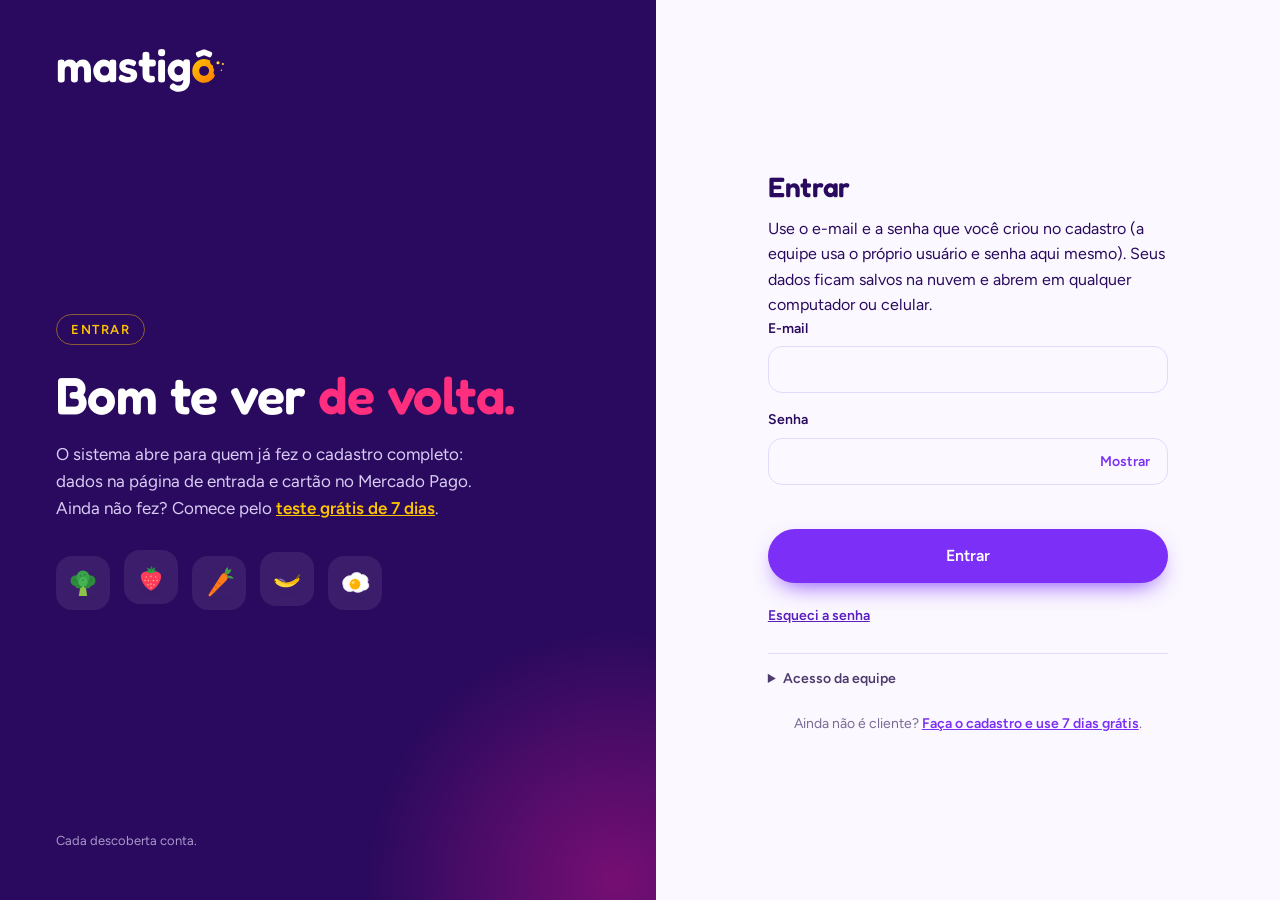
==== acesso.html @ 73a9841f "Atualiza o site com a versão 21022aa do pipoca-pro" ====
<!doctype html>
<html lang="pt-BR">
<head>
  <meta charset="utf-8">
  <meta name="viewport" content="width=device-width, initial-scale=1">
  <meta name="theme-color" content="#2a0a5e">
  <meta name="robots" content="noindex, nofollow">
  <title>Mastigô · Entrar</title>
  <link rel="icon" href="./favicon.svg" type="image/svg+xml">
  <link rel="apple-touch-icon" href="./apple-touch-icon.png">
  <link rel="preconnect" href="https://fonts.googleapis.com">
  <link rel="preconnect" href="https://fonts.gstatic.com" crossorigin>
  <link href="https://fonts.googleapis.com/css2?family=Fredoka:wght@500;600&family=Figtree:wght@400;500;600;700&display=swap" rel="stylesheet">
  <link rel="stylesheet" href="./entrada.css?v=21022aa">
  <script src="./acesso-guarda.js?v=21022aa"></script>
  <style>
    body{min-height:100vh;min-height:100dvh;display:grid;grid-template-columns:minmax(0,1.05fr) minmax(0,1fr);background:var(--leite)}
    .bastidor{background:var(--noite);color:var(--lavanda);padding:48px 56px;display:flex;flex-direction:column;position:relative;overflow:hidden}
    .bastidor::after{content:"";position:absolute;width:520px;height:520px;right:-220px;bottom:-240px;border-radius:50%;background:radial-gradient(circle,rgba(212,20,143,.45),rgba(123,47,247,0) 68%);pointer-events:none}
    .bastidor img{width:170px;height:auto}
    .bastidor .meio{margin:auto 0;max-width:30rem;position:relative;z-index:1}
    .etiqueta{display:inline-block;font:600 13px/1 var(--texto);letter-spacing:.12em;text-transform:uppercase;color:var(--amarelo);border:1.5px solid rgba(255,196,0,.45);border-radius:999px;padding:8px 14px;margin-bottom:22px}
    .bastidor h1{color:var(--branco);font-size:clamp(34px,4.2vw,52px);line-height:1.08;margin-bottom:18px}
    .bastidor h1 em{font-style:normal;color:var(--rosa);white-space:nowrap}
    .cartao-acesso .erro{margin:4px 0 8px}
    .bastidor p{font-size:17px;color:#d9ccf5;max-width:26rem}
    .fila{display:flex;gap:14px;align-items:flex-end;margin-top:34px;position:relative;z-index:1}
    .fila span{width:54px;height:54px;border-radius:16px;background:rgba(255,255,255,.08);display:grid;place-items:center}
    .fila svg{width:38px;height:38px}
    .fila span:nth-child(2){transform:translateY(-6px)}.fila span:nth-child(4){transform:translateY(-4px)}
    .bastidor small{position:relative;z-index:1;color:#a998cc;font-size:13px}
    .porta{display:flex;align-items:center;justify-content:center;padding:40px 24px}
    .cartao-acesso{width:100%;max-width:400px}
    .cartao-acesso h2{font-size:28px;margin-bottom:6px}
    #acesso>p:first-of-type{color:var(--suave);margin:0 0 26px}
    .cadastro-link{text-align:center}
    .senha{position:relative}
    .senha input{width:100%;padding-right:86px}
    .ver{position:absolute;right:8px;top:50%;transform:translateY(-50%);border:0;background:none;font:600 14px var(--texto);color:var(--roxo);padding:8px 10px;cursor:pointer;border-radius:10px}
    .rodape-acesso{margin-top:22px;font-size:14px;color:var(--suave)}
    .rodape-acesso a{color:var(--roxo);font-weight:600}
    .clientes{background:var(--lavanda);border:1.5px solid var(--linha);border-radius:16px;padding:16px 18px;margin-bottom:28px}
    .clientes b{display:block;font-family:var(--display);font-size:18px;color:var(--noite);margin-bottom:4px}
    .clientes p{font-size:14.5px;color:var(--tinta);margin:0 0 12px}
    .clientes .botao{width:100%}
    .equipe{margin-top:26px;border-top:1px solid var(--linha);padding-top:14px}.equipe summary{cursor:pointer;font-size:14px;font-weight:600;color:var(--tinta)}.equipe form{margin-top:14px}
    .link-simples{background:none;border:0;padding:0;color:#5b1fc0;font:inherit;font-weight:600;text-decoration:underline;cursor:pointer}
    .email-mp{display:grid;gap:8px;margin:0 0 12px}.email-mp label{font-size:13px;font-weight:600;color:var(--noite)}.email-mp input{padding:12px 14px;border:1.5px solid var(--linha);border-radius:12px;font:inherit;font-size:16px}.email-mp .erro{margin:0;min-height:0}
    @media(max-width:860px){
      body{grid-template-columns:1fr;grid-template-rows:auto 1fr}
      .bastidor{padding:28px 24px 30px}
      .bastidor img{width:132px}
      .bastidor .meio{margin:26px 0 0}
      .bastidor h1{font-size:32px}
      .bastidor p{font-size:16px}
      .fila{margin-top:22px}.fila span{width:44px;height:44px;border-radius:13px}.fila svg{width:30px;height:30px}
      .bastidor small{display:none}
      .porta{align-items:flex-start;padding:30px 22px 40px}
    }
  </style>
</head>
<body>
  <section class="bastidor" aria-labelledby="titulo">
    <img src="./mastigo-logo-branca.svg" alt="Mastigô" width="170" height="45">
    <div class="meio">
      <span class="etiqueta">Entrar</span>
      <h1 id="titulo">Bom te ver <em>de volta.</em></h1>
      <p>O sistema abre para quem já fez o cadastro completo: dados na página de entrada e cartão no Mercado Pago. Ainda não fez? Comece pelo <a href="./index.html#comecar" style="color:#ffc400;font-weight:600">teste grátis de 7 dias</a>.</p>
      <div class="fila" id="fila" aria-hidden="true"></div>
    </div>
    <small>Cada descoberta conta.</small>
  </section>

  <main class="porta">
    <div class="cartao-acesso">
    <div class="clientes" id="clientes" hidden></div>
    <form id="cliente" novalidate>
      <h2>Entrar</h2>
      <p>Use o e-mail e a senha que você criou no cadastro (a equipe usa o próprio usuário e senha aqui mesmo). Seus dados ficam salvos na nuvem e abrem em qualquer computador ou celular.</p>
      <div class="campo"><label for="cl-email">E-mail</label><input id="cl-email" name="email" type="email" autocomplete="email" autocapitalize="none" required maxlength="120"></div>
      <div class="campo"><label for="cl-senha">Senha</label><div class="senha"><input id="cl-senha" name="senha" type="password" autocomplete="current-password" required maxlength="120"><button type="button" class="ver" data-ver="cl-senha" aria-controls="cl-senha" aria-pressed="false">Mostrar</button></div></div>
      <p class="erro" id="cl-erro" role="alert"></p>
      <button class="botao botao-roxo largo" id="cl-entrar" type="submit">Entrar</button>
      <p class="rodape-acesso"><button type="button" class="link-simples" id="cl-esqueci">Esqueci a senha</button></p>
    </form>
    <details class="equipe" id="equipe">
    <summary>Acesso da equipe</summary>
    <form id="acesso" novalidate>
      <p>Login da dona do site.</p>
      <div class="campo"><label for="a-usuario">Usuário</label><input id="a-usuario" name="usuario" autocomplete="username" autocapitalize="none" autocorrect="off" spellcheck="false" required maxlength="80"></div>
      <div class="campo"><label for="a-senha">Senha</label><div class="senha"><input id="a-senha" name="senha" type="password" autocomplete="current-password" required maxlength="120"><button type="button" class="ver" id="ver-senha" aria-controls="a-senha" aria-pressed="false">Mostrar</button></div></div>
      <p class="erro" id="erro" role="alert"></p>
      <button class="botao botao-roxo largo" id="entrar" type="submit">Entrar</button>
      <p class="rodape-acesso">A senha é pedida a cada entrada: em cada aba nova e sempre que o site ficar 30 minutos sem uso.</p>
    </form>
    </details>
    <p class="rodape-acesso cadastro-link" id="cadastro-link">Ainda não é cliente? <a href="./index.html#comecar">Faça o cadastro e use 7 dias grátis</a>.</p>
    </div>
  </main>
  <script type="module" src="./acesso.js?v=21022aa"></script>
</body>
</html>
---- entrada.css ----
/* Página de entrada do Mastigô — tokens próprios, derivados da marca */
:root{
  --noite:#2a0a5e; --tinta:#4d3b6e; --suave:#7a6b96;
  --roxo:#7b2ff7; --magenta:#d4148f; --rosa:#ff2e7e; --laranja:#ff8a00; --amarelo:#ffc400;
  --leite:#fbf8ff; --lavanda:#efe6ff; --linha:#e4d9fb; --branco:#fff;
  --display:'Fredoka','Trebuchet MS',sans-serif; --texto:'Figtree','Segoe UI',Arial,sans-serif;
  --raio:22px; --sombra:0 18px 50px -24px rgba(42,10,94,.45);
}
*{box-sizing:border-box}
html{scroll-behavior:smooth}
body{margin:0;font-family:var(--texto);color:var(--noite);background:var(--leite);line-height:1.6;font-size:16px;-webkit-font-smoothing:antialiased}
img{display:block;max-width:100%}
a{color:var(--roxo)}
:focus-visible{outline:3px solid var(--amarelo);outline-offset:3px;border-radius:6px}
.pular{position:absolute;left:16px;top:-60px;background:var(--branco);padding:10px 14px;border-radius:10px;z-index:9}
.pular:focus{top:12px}
h1,h2,h3{font-family:var(--display);font-weight:600;letter-spacing:-.01em;margin:0;color:var(--noite)}
p{margin:0}

/* Botões */
.botao{display:inline-flex;align-items:center;justify-content:center;gap:8px;border-radius:999px;padding:15px 26px;font:600 16px/1 var(--texto);text-decoration:none;border:2px solid transparent;cursor:pointer;transition:transform .15s ease,box-shadow .15s ease,background .15s ease}
.botao-roxo{background:var(--roxo);color:var(--branco);box-shadow:0 10px 24px -10px var(--roxo)}
.botao-roxo:hover{background:#6a1fe6;transform:translateY(-1px)}
.botao-linha{background:transparent;color:var(--noite);border-color:var(--linha)}
.botao-linha:hover{border-color:var(--roxo);color:var(--roxo)}
.botao.pequeno{padding:10px 18px;font-size:14px}
.botao.largo{width:100%;padding:17px}
.botao[disabled]{opacity:.6;cursor:wait}

/* Topo */
.topo{display:flex;align-items:center;justify-content:space-between;gap:16px;max-width:1180px;margin:0 auto;padding:22px 24px}
.marca img{height:40px;width:auto}
.topo-links{display:flex;align-items:center;gap:22px}
.topo-links a:not(.botao){color:var(--tinta);text-decoration:none;font-weight:500;font-size:15px}
.topo-links a:not(.botao):hover{color:var(--roxo)}

/* Herói */
.heroi{max-width:1180px;margin:0 auto;padding:40px 24px 80px;display:grid;grid-template-columns:1.08fr .92fr;gap:56px;align-items:center}
.sobrelinha{font:600 13px/1.4 var(--texto);letter-spacing:.08em;text-transform:uppercase;color:var(--magenta);margin-bottom:18px}
.heroi h1{font-size:clamp(44px,6.4vw,78px);line-height:.98;font-weight:600;letter-spacing:-.025em}
.mastigo{display:inline-block;background:linear-gradient(100deg,var(--roxo) 0%,var(--magenta) 55%,var(--laranja) 100%);-webkit-background-clip:text;background-clip:text;color:transparent;padding-right:.08em}
.lead{font-size:19px;color:var(--tinta);margin:26px 0 32px;max-width:36em}
.heroi-acoes{display:flex;gap:12px;flex-wrap:wrap}
.letra-miuda{font-size:13.5px;color:var(--suave);margin-top:16px}

/* Assinatura visual: a escada do comer */
.escada-cartao{position:relative;margin:0;background:var(--branco);border-radius:28px;padding:26px 26px 22px;box-shadow:var(--sombra);overflow:hidden}
.escada-cartao::before{content:"";position:absolute;inset:auto -60px -90px auto;width:260px;height:260px;border-radius:50%;background:radial-gradient(circle,#ffe9a8 0%,rgba(255,233,168,0) 70%);pointer-events:none}
.escada-cartao figcaption{display:flex;flex-direction:column;gap:6px;margin-bottom:22px}
.escada-cartao figcaption strong{font-family:var(--display);font-size:22px;font-weight:600}
.tag{align-self:flex-start;background:var(--lavanda);color:var(--roxo);font-weight:600;font-size:12px;letter-spacing:.06em;text-transform:uppercase;border-radius:999px;padding:5px 11px}
.escada{list-style:none;margin:0;padding:0;display:grid;grid-template-columns:repeat(6,1fr);gap:8px;align-items:end;height:250px;position:relative}
.escada li{position:relative;display:flex;flex-direction:column;justify-content:flex-start;align-items:center;gap:2px;padding-top:10px;border-radius:14px 14px 8px 8px;background:var(--lavanda);color:var(--suave);font-size:12px;font-weight:600;transition:background .35s ease,color .35s ease}
.escada li b{font-family:var(--display);font-size:20px;line-height:1;color:inherit}
.escada li:nth-child(1){height:30%}.escada li:nth-child(2){height:42%}.escada li:nth-child(3){height:54%}
.escada li:nth-child(4){height:66%}.escada li:nth-child(5){height:78%}.escada li:nth-child(6){height:90%}
.escada li.feito{background:linear-gradient(180deg,var(--roxo),var(--magenta));color:var(--branco)}
.escada li.agora{background:linear-gradient(180deg,var(--laranja),var(--rosa));color:var(--branco)}
.alimento-pula{position:absolute;width:62px;height:62px;left:0;top:0;transition:transform .55s cubic-bezier(.34,1.56,.64,1);will-change:transform;pointer-events:none;filter:drop-shadow(0 8px 10px rgba(42,10,94,.18))}
.alimento-pula svg{width:100%;height:100%}
.carimbo{position:absolute;right:22px;top:20px;font-family:var(--display);font-weight:600;font-size:30px;color:var(--rosa);transform:rotate(-8deg) scale(.6);opacity:0;transition:opacity .3s ease,transform .45s cubic-bezier(.34,1.56,.64,1);border:3px solid currentColor;border-radius:14px;padding:2px 12px;background:var(--branco)}
.carimbo.mostra{opacity:1;transform:rotate(-8deg) scale(1)}
.escada-legenda{margin-top:16px;font-size:14.5px;color:var(--tinta);min-height:1.6em}

/* Recursos */
.recursos{max-width:1180px;margin:0 auto;padding:30px 24px 90px}
.recursos h2,.teste h2,.duvidas h2{font-size:clamp(30px,3.6vw,42px);line-height:1.05}
.recursos-grade{display:grid;grid-template-columns:repeat(3,1fr);gap:0;margin-top:36px;border-top:2px solid var(--linha)}
.recursos-grade article{padding:26px 26px 28px 0;border-bottom:1px solid var(--linha)}
.recursos-grade article:not(:nth-child(3n+1)){padding-left:26px;border-left:1px solid var(--linha)}
.recursos-grade h3{font-size:21px;margin-bottom:8px}
.recursos-grade p{color:var(--tinta);font-size:15.5px}

/* Teste: linha do tempo (sequência real) */
.teste{background:var(--noite);color:#e9e0ff}
.teste>*{max-width:1180px;margin-left:auto;margin-right:auto;padding-left:24px;padding-right:24px}
.teste{padding:84px 0 92px}
.teste h2{color:var(--branco)}
.teste-cab p{max-width:40em;margin-top:14px;font-size:17px;color:#cbbdf0}
.linha-tempo{list-style:none;margin-top:44px;padding-top:0;display:grid;grid-template-columns:repeat(4,1fr);gap:0;position:relative}
.linha-tempo::before{content:"";position:absolute;left:24px;right:24px;top:9px;height:3px;background:linear-gradient(90deg,#6d4fb3,#6d4fb3 70%,var(--laranja));border-radius:3px}
.linha-tempo li{position:relative;padding:34px 22px 0 0}
.linha-tempo li::before{content:"";position:absolute;left:0;top:0;width:21px;height:21px;border-radius:50%;background:var(--noite);border:3px solid #9b7ff0}
.linha-tempo li.cobranca::before{border-color:var(--laranja);background:var(--laranja)}
.quando{display:block;font:600 13px/1 var(--texto);letter-spacing:.08em;text-transform:uppercase;color:#a993e8;margin-bottom:10px}
.linha-tempo li.cobranca .quando{color:var(--amarelo)}
.linha-tempo strong{display:block;font-family:var(--display);font-weight:600;font-size:22px;color:var(--branco);margin-bottom:6px}
.linha-tempo p{color:#cbbdf0;font-size:15px}

/* Começar: preço + cadastro */
.comecar{max-width:1180px;margin:0 auto;padding:90px 24px;display:grid;grid-template-columns:.8fr 1.2fr;gap:48px;align-items:start}
.preco{position:sticky;top:24px}
.valor{display:flex;align-items:baseline;gap:6px;font-family:var(--display);color:var(--noite);margin:6px 0 2px}
.valor .rs{font-size:28px;font-weight:600}
.valor #preco-valor{font-size:88px;font-weight:600;line-height:1;letter-spacing:-.03em}
.valor .mes{font-size:24px;color:var(--suave);font-weight:500}
.depois{font-size:18px;color:var(--tinta)}
.depois b{color:var(--magenta)}
.preco ul{list-style:none;padding:0;margin:26px 0 0;display:grid;gap:12px}
.preco li{position:relative;padding-left:28px;color:var(--tinta)}
.preco li::before{content:"";position:absolute;left:0;top:.45em;width:14px;height:14px;border-radius:50%;background:var(--amarelo);box-shadow:inset 0 0 0 4px #ffe48a}
.cadastro{background:var(--branco);border-radius:28px;padding:34px;box-shadow:var(--sombra)}
.cadastro h2{font-size:32px;margin-bottom:22px}
.campo{display:flex;flex-direction:column;gap:6px;margin-bottom:16px}
.campos-2{display:grid;grid-template-columns:1fr 1fr;gap:14px}
.campo label{font-weight:600;font-size:14px;color:var(--noite)}
.campo label small{font-weight:500;color:var(--suave)}
.campo input{font:500 16px var(--texto);color:var(--noite);border:1.5px solid var(--linha);border-radius:14px;padding:13px 14px;background:var(--leite)}
.campo input:focus{border-color:var(--roxo);outline:none;box-shadow:0 0 0 4px rgba(123,47,247,.14);background:var(--branco)}
.campo input[aria-invalid="true"]{border-color:var(--rosa)}
.condicoes{background:#fff8e1;border-radius:16px;padding:16px 18px;margin:8px 0 16px;font-size:14.5px;color:#5b4a1f}
.condicoes strong{display:block;color:#3d2f05;margin-bottom:6px}
.condicoes ul{margin:0;padding-left:18px;display:grid;gap:4px}
.aceite{display:flex;gap:10px;align-items:flex-start;font-size:15px;margin-bottom:12px;cursor:pointer}
.aceite input{width:20px;height:20px;margin-top:2px;accent-color:var(--roxo);flex-shrink:0}
.erro{color:#c0124f;font-weight:600;font-size:14.5px;min-height:1.4em;margin-bottom:10px}

/* Dúvidas */
.duvidas{max-width:820px;margin:0 auto;padding:10px 24px 90px}
.duvidas h2{margin-bottom:22px}
.duvidas details{border-top:1px solid var(--linha);padding:18px 4px}
.duvidas details:last-child{border-bottom:1px solid var(--linha)}
.duvidas summary{cursor:pointer;font-weight:600;font-size:17.5px;list-style:none;display:flex;justify-content:space-between;gap:12px}
.duvidas summary::-webkit-details-marker{display:none}
.duvidas summary::after{content:"+";font-family:var(--display);font-size:24px;line-height:1;color:var(--roxo);transition:transform .2s ease}
.duvidas details[open] summary::after{transform:rotate(45deg)}
.duvidas details p{margin-top:10px;color:var(--tinta)}

/* Rodapé */
.rodape{background:linear-gradient(120deg,var(--roxo),var(--magenta));color:#f6eeff;padding:46px 24px 40px;text-align:center;display:flex;flex-direction:column;align-items:center;gap:10px}
.rodape img{height:34px;width:auto}
.rodape .slogan{font-family:var(--display);font-size:18px}
.rodape nav{display:flex;gap:22px;flex-wrap:wrap;justify-content:center;margin-top:6px}
.rodape a{color:var(--branco);font-weight:600;text-decoration:none}
.rodape a:hover{text-decoration:underline}
.rodape .empresa{font-size:13px;opacity:.9;max-width:720px}

/* Responsivo */
@media (max-width:960px){
  .heroi{grid-template-columns:1fr;gap:40px;padding-top:20px}
  .recursos-grade{grid-template-columns:1fr 1fr}
  .recursos-grade article:not(:nth-child(3n+1)){padding-left:0;border-left:0}
  .recursos-grade article:nth-child(even){padding-left:22px;border-left:1px solid var(--linha)}
  .linha-tempo{grid-template-columns:1fr 1fr;row-gap:30px}
  .linha-tempo::before{display:none}
  .comecar{grid-template-columns:1fr}
  .preco{position:static}
}
@media (max-width:600px){
  .topo{padding:16px}
  .topo-links a:not(.botao){display:none}
  .marca img{height:32px}
  .lead{font-size:17px}
  .escada{height:210px;gap:5px}
  .escada li{font-size:10px}
  .escada li b{font-size:17px}
  .recursos-grade{grid-template-columns:1fr}
  .recursos-grade article:nth-child(even){padding-left:0;border-left:0}
  .linha-tempo{grid-template-columns:1fr}
  .campos-2{grid-template-columns:1fr}
  .cadastro{padding:24px 18px}
  .valor #preco-valor{font-size:70px}
}
@media (prefers-reduced-motion:reduce){
  html{scroll-behavior:auto}
  *{transition:none!important;animation:none!important}
}
/* Aviso para quem tentou entrar sem ter assinado */
.aviso-entrar{background:#fff6dc;border:1.5px solid #ffd76a;border-radius:14px;padding:13px 15px;font-size:15px;line-height:1.5;color:var(--noite);margin-bottom:18px}
.aviso-entrar b{display:block;margin-bottom:2px}
.aviso-entrar a{color:var(--roxo);font-weight:700;margin-left:4px}
.dica-senha{display:block;font-size:12.5px;color:var(--tinta,#4d3b6e);margin-top:6px;line-height:1.4}
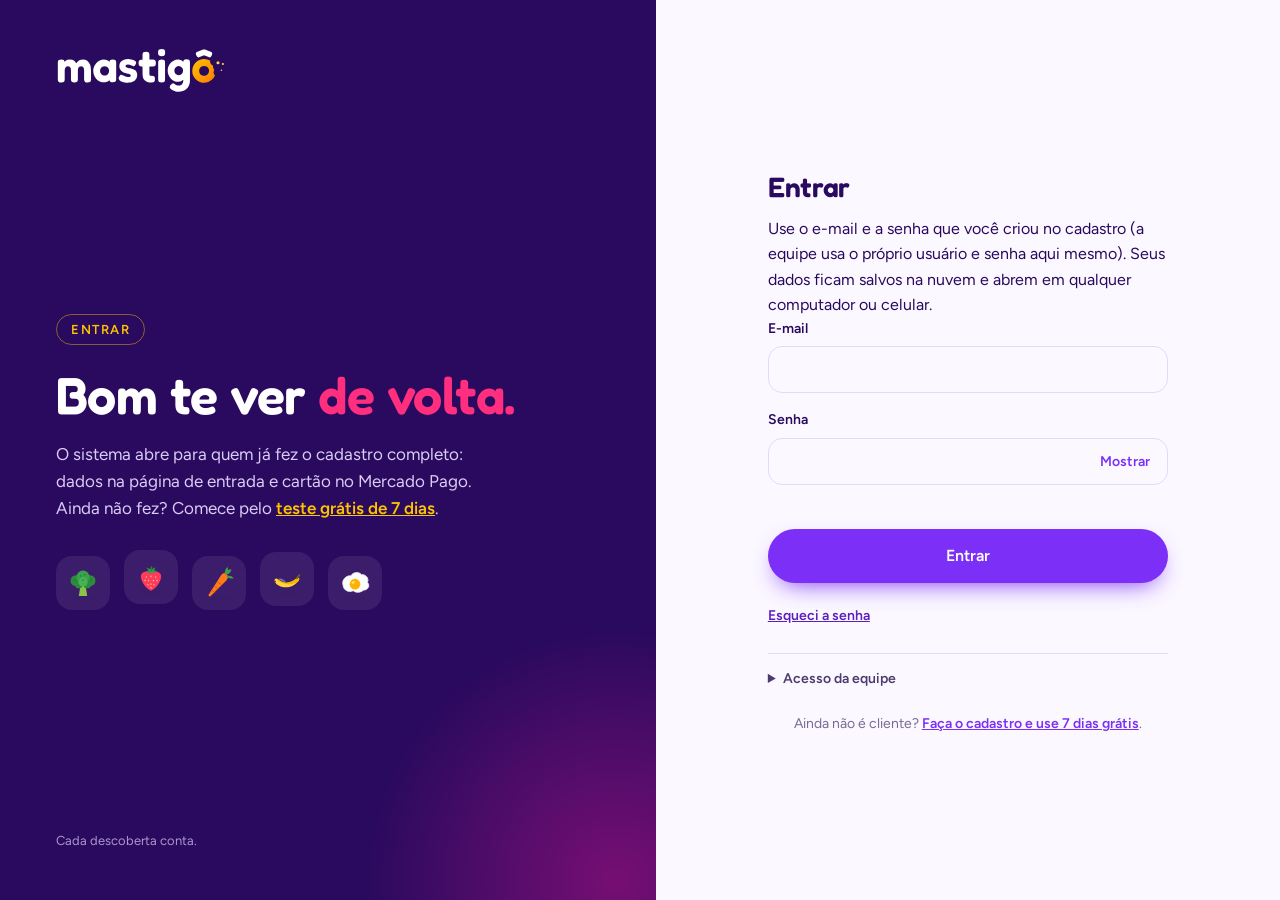
==== commit 376808d9: "Atualiza o site com a versão 51a1f2d do pipoca-pro" ====
--- a/acesso.html
+++ b/acesso.html
@@ -8,11 +8,16 @@
   <title>Mastigô · Entrar</title>
   <link rel="icon" href="./favicon.svg" type="image/svg+xml">
   <link rel="apple-touch-icon" href="./apple-touch-icon.png">
+  <link rel="manifest" href="./manifest.webmanifest">
+  <meta name="apple-mobile-web-app-capable" content="yes">
+  <meta name="mobile-web-app-capable" content="yes">
+  <meta name="apple-mobile-web-app-title" content="Mastigô">
+  <meta name="apple-mobile-web-app-status-bar-style" content="default">
   <link rel="preconnect" href="https://fonts.googleapis.com">
   <link rel="preconnect" href="https://fonts.gstatic.com" crossorigin>
   <link href="https://fonts.googleapis.com/css2?family=Fredoka:wght@500;600&family=Figtree:wght@400;500;600;700&display=swap" rel="stylesheet">
-  <link rel="stylesheet" href="./entrada.css?v=21022aa">
-  <script src="./acesso-guarda.js?v=21022aa"></script>
+  <link rel="stylesheet" href="./entrada.css?v=51a1f2d">
+  <script src="./acesso-guarda.js?v=51a1f2d"></script>
   <style>
     body{min-height:100vh;min-height:100dvh;display:grid;grid-template-columns:minmax(0,1.05fr) minmax(0,1fr);background:var(--leite)}
     .bastidor{background:var(--noite);color:var(--lavanda);padding:48px 56px;display:flex;flex-direction:column;position:relative;overflow:hidden}
@@ -97,6 +102,7 @@
     <p class="rodape-acesso cadastro-link" id="cadastro-link">Ainda não é cliente? <a href="./index.html#comecar">Faça o cadastro e use 7 dias grátis</a>.</p>
     </div>
   </main>
-  <script type="module" src="./acesso.js?v=21022aa"></script>
+  <script type="module" src="./acesso.js?v=51a1f2d"></script>
+  <script type="module" src="./instalar.js?v=51a1f2d"></script>
 </body>
 </html>
--- a/entrada.css
+++ b/entrada.css
@@ -148,7 +148,7 @@
 }
 @media (max-width:600px){
   .topo{padding:16px}
-  .topo-links a:not(.botao){display:none}
+  .topo-links a:not(.botao):not(.link-app){display:none}
   .marca img{height:32px}
   .lead{font-size:17px}
   .escada{height:210px;gap:5px}
@@ -170,3 +170,8 @@
 .aviso-entrar b{display:block;margin-bottom:2px}
 .aviso-entrar a{color:var(--roxo);font-weight:700;margin-left:4px}
 .dica-senha{display:block;font-size:12.5px;color:var(--tinta,#4d3b6e);margin-top:6px;line-height:1.4}
+
+/* Baixar o app */
+.app{max-width:1180px;margin:0 auto;padding:20px 24px 90px;display:grid;grid-template-columns:1fr 1fr;gap:48px;align-items:center}
+.app-texto p{margin-top:14px;color:var(--tinta);font-size:17px;max-width:34em}
+@media (max-width:860px){.app{grid-template-columns:1fr;gap:26px;padding-bottom:70px}}
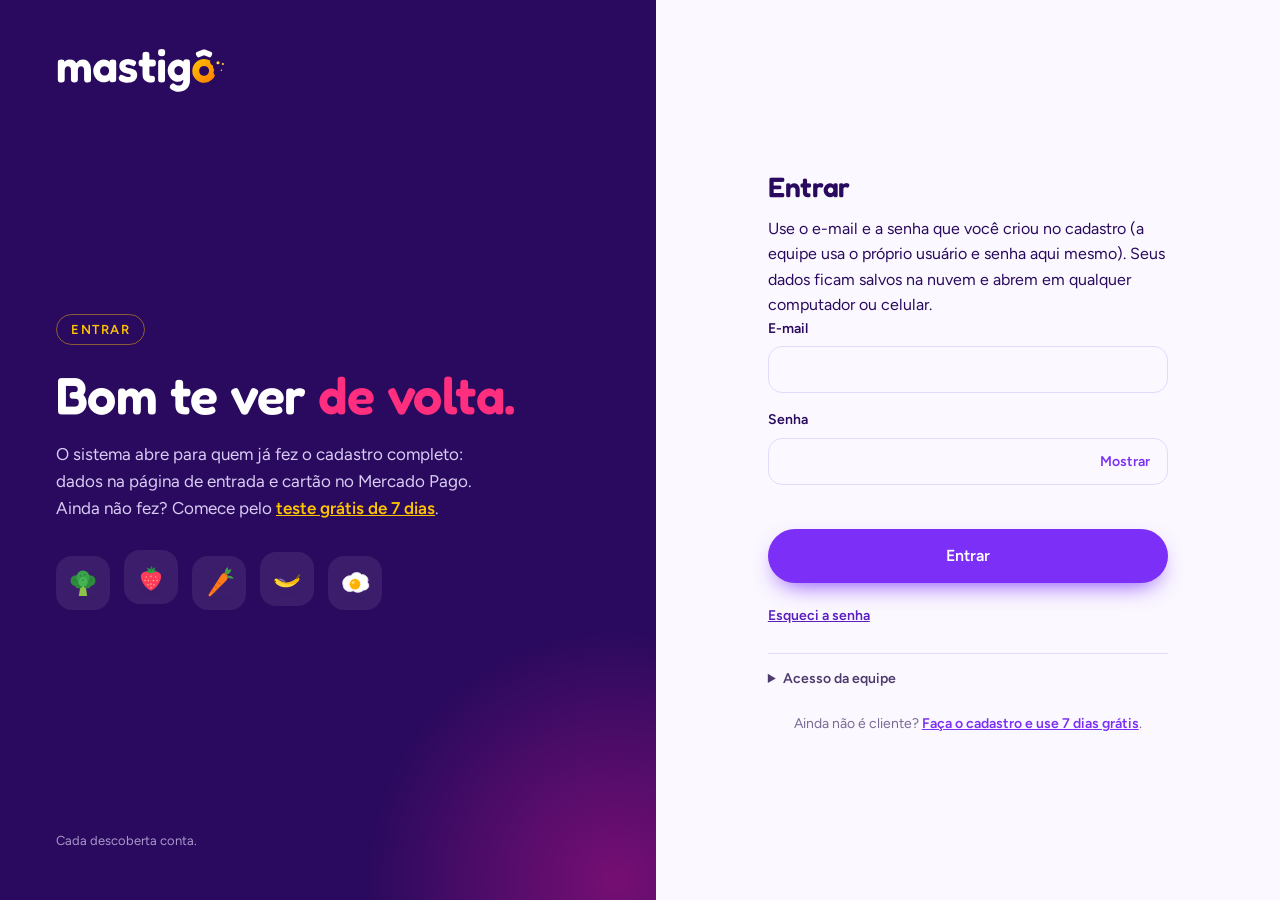
==== commit 7fd345c7: "Atualiza o site com a versão 6b4b8f2 do pipoca-pro" ====
--- a/acesso.html
+++ b/acesso.html
@@ -16,8 +16,8 @@
   <link rel="preconnect" href="https://fonts.googleapis.com">
   <link rel="preconnect" href="https://fonts.gstatic.com" crossorigin>
   <link href="https://fonts.googleapis.com/css2?family=Fredoka:wght@500;600&family=Figtree:wght@400;500;600;700&display=swap" rel="stylesheet">
-  <link rel="stylesheet" href="./entrada.css?v=51a1f2d">
-  <script src="./acesso-guarda.js?v=51a1f2d"></script>
+  <link rel="stylesheet" href="./entrada.css?v=6b4b8f2">
+  <script src="./acesso-guarda.js?v=6b4b8f2"></script>
   <style>
     body{min-height:100vh;min-height:100dvh;display:grid;grid-template-columns:minmax(0,1.05fr) minmax(0,1fr);background:var(--leite)}
     .bastidor{background:var(--noite);color:var(--lavanda);padding:48px 56px;display:flex;flex-direction:column;position:relative;overflow:hidden}
@@ -102,7 +102,7 @@
     <p class="rodape-acesso cadastro-link" id="cadastro-link">Ainda não é cliente? <a href="./index.html#comecar">Faça o cadastro e use 7 dias grátis</a>.</p>
     </div>
   </main>
-  <script type="module" src="./acesso.js?v=51a1f2d"></script>
-  <script type="module" src="./instalar.js?v=51a1f2d"></script>
+  <script type="module" src="./acesso.js?v=6b4b8f2"></script>
+  <script type="module" src="./instalar.js?v=6b4b8f2"></script>
 </body>
 </html>
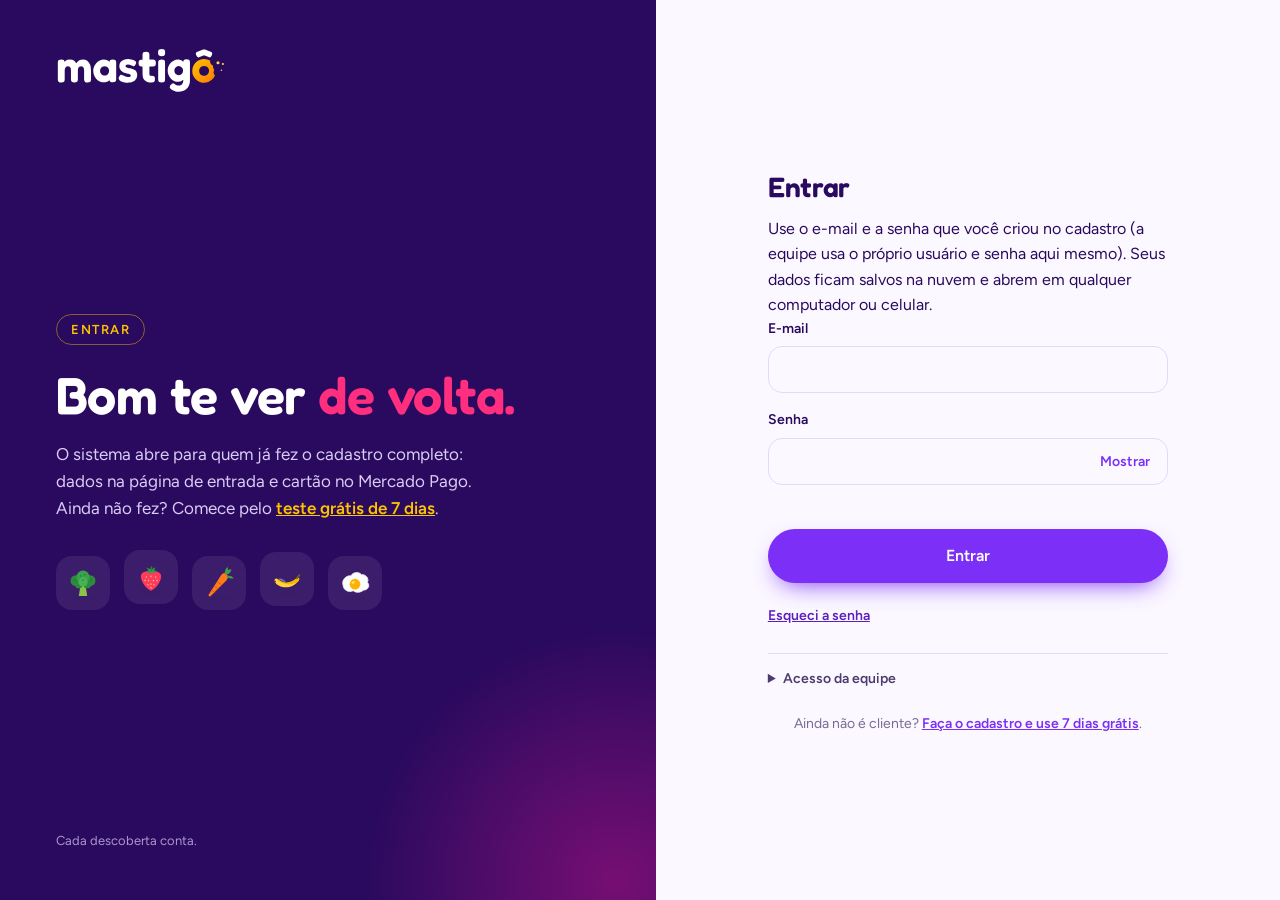
==== commit 713a4d71: "Atualiza o site com a versão 6ad0b19 do pipoca-pro" ====
--- a/acesso.html
+++ b/acesso.html
@@ -16,8 +16,8 @@
   <link rel="preconnect" href="https://fonts.googleapis.com">
   <link rel="preconnect" href="https://fonts.gstatic.com" crossorigin>
   <link href="https://fonts.googleapis.com/css2?family=Fredoka:wght@500;600&family=Figtree:wght@400;500;600;700&display=swap" rel="stylesheet">
-  <link rel="stylesheet" href="./entrada.css?v=6b4b8f2">
-  <script src="./acesso-guarda.js?v=6b4b8f2"></script>
+  <link rel="stylesheet" href="./entrada.css?v=6ad0b19">
+  <script src="./acesso-guarda.js?v=6ad0b19"></script>
   <style>
     body{min-height:100vh;min-height:100dvh;display:grid;grid-template-columns:minmax(0,1.05fr) minmax(0,1fr);background:var(--leite)}
     .bastidor{background:var(--noite);color:var(--lavanda);padding:48px 56px;display:flex;flex-direction:column;position:relative;overflow:hidden}
@@ -102,7 +102,7 @@
     <p class="rodape-acesso cadastro-link" id="cadastro-link">Ainda não é cliente? <a href="./index.html#comecar">Faça o cadastro e use 7 dias grátis</a>.</p>
     </div>
   </main>
-  <script type="module" src="./acesso.js?v=6b4b8f2"></script>
-  <script type="module" src="./instalar.js?v=6b4b8f2"></script>
+  <script type="module" src="./acesso.js?v=6ad0b19"></script>
+  <script type="module" src="./instalar.js?v=6ad0b19"></script>
 </body>
 </html>
--- a/entrada.css
+++ b/entrada.css
@@ -175,3 +175,5 @@
 .app{max-width:1180px;margin:0 auto;padding:20px 24px 90px;display:grid;grid-template-columns:1fr 1fr;gap:48px;align-items:center}
 .app-texto p{margin-top:14px;color:var(--tinta);font-size:17px;max-width:34em}
 @media (max-width:860px){.app{grid-template-columns:1fr;gap:26px;padding-bottom:70px}}
+.botao-app{background:#ffc400;color:#2a0a5e;display:inline-flex;align-items:center;gap:8px;box-shadow:0 8px 18px rgba(255,170,0,.35)}
+.botao-app:hover{background:#ffcf33}
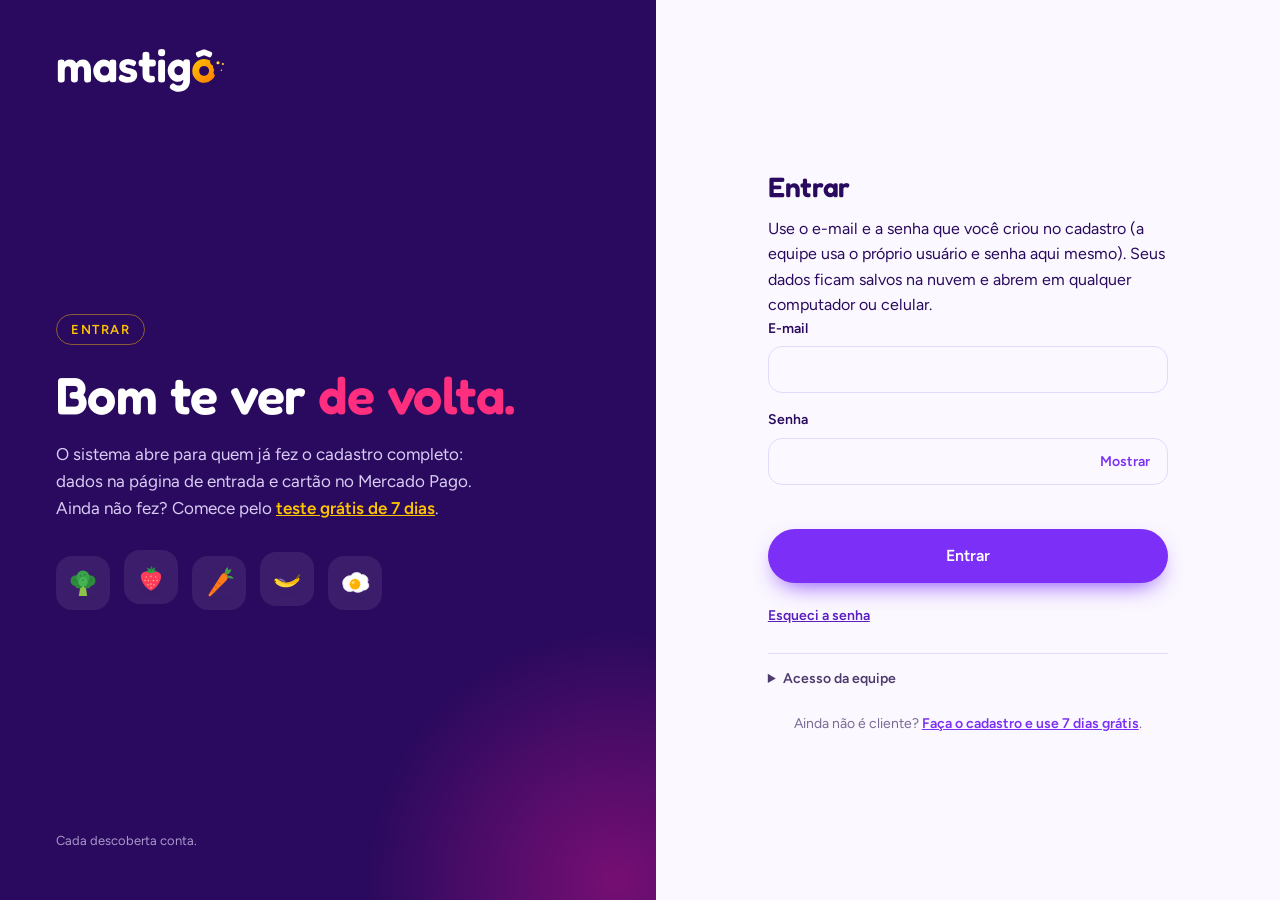
==== commit 3e217412: "Atualiza o site com a versão 4c202cc do pipoca-pro" ====
--- a/acesso.html
+++ b/acesso.html
@@ -9,6 +9,7 @@
   <link rel="icon" href="./favicon.svg" type="image/svg+xml">
   <link rel="apple-touch-icon" href="./apple-touch-icon.png">
   <link rel="manifest" href="./manifest.webmanifest">
+  <script>addEventListener("beforeinstallprompt",function(e){e.preventDefault();window.__mastigoPedido=e;});</script>
   <meta name="apple-mobile-web-app-capable" content="yes">
   <meta name="mobile-web-app-capable" content="yes">
   <meta name="apple-mobile-web-app-title" content="Mastigô">
@@ -16,8 +17,8 @@
   <link rel="preconnect" href="https://fonts.googleapis.com">
   <link rel="preconnect" href="https://fonts.gstatic.com" crossorigin>
   <link href="https://fonts.googleapis.com/css2?family=Fredoka:wght@500;600&family=Figtree:wght@400;500;600;700&display=swap" rel="stylesheet">
-  <link rel="stylesheet" href="./entrada.css?v=6ad0b19">
-  <script src="./acesso-guarda.js?v=6ad0b19"></script>
+  <link rel="stylesheet" href="./entrada.css?v=4c202cc">
+  <script src="./acesso-guarda.js?v=4c202cc"></script>
   <style>
     body{min-height:100vh;min-height:100dvh;display:grid;grid-template-columns:minmax(0,1.05fr) minmax(0,1fr);background:var(--leite)}
     .bastidor{background:var(--noite);color:var(--lavanda);padding:48px 56px;display:flex;flex-direction:column;position:relative;overflow:hidden}
@@ -102,7 +103,7 @@
     <p class="rodape-acesso cadastro-link" id="cadastro-link">Ainda não é cliente? <a href="./index.html#comecar">Faça o cadastro e use 7 dias grátis</a>.</p>
     </div>
   </main>
-  <script type="module" src="./acesso.js?v=6ad0b19"></script>
-  <script type="module" src="./instalar.js?v=6ad0b19"></script>
+  <script type="module" src="./acesso.js?v=4c202cc"></script>
+  <script type="module" src="./instalar.js?v=4c202cc"></script>
 </body>
 </html>
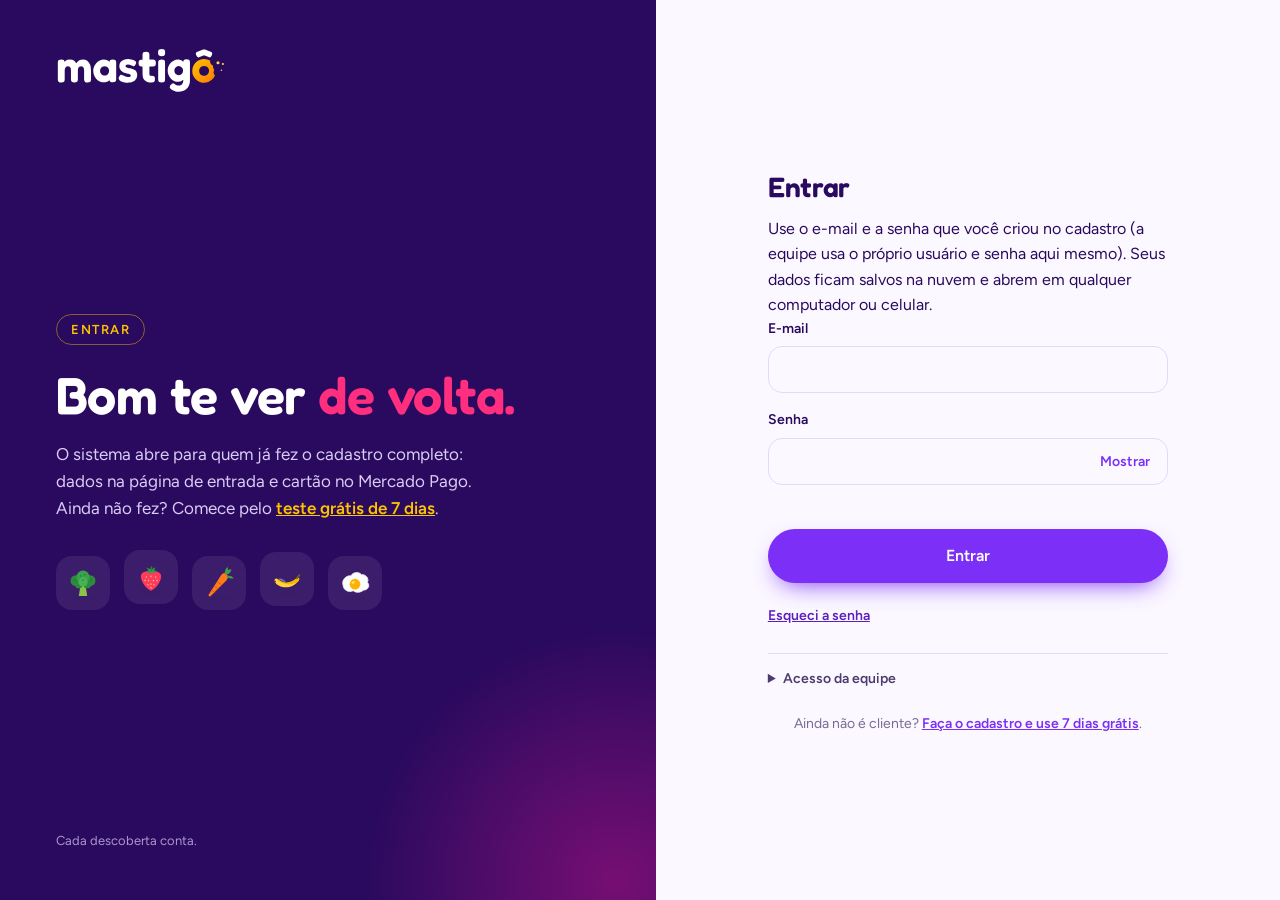
==== commit a6611dc0: "Atualiza o site com a versão 6898bfc do pipoca-pro" ====
--- a/acesso.html
+++ b/acesso.html
@@ -7,7 +7,7 @@
   <meta name="robots" content="noindex, nofollow">
   <title>Mastigô · Entrar</title>
   <link rel="icon" href="./favicon.svg" type="image/svg+xml">
-  <link rel="apple-touch-icon" href="./apple-touch-icon.png">
+  <link rel="apple-touch-icon" sizes="180x180" href="./apple-touch-icon.png?v=2">
   <link rel="manifest" href="./manifest.webmanifest">
   <script>addEventListener("beforeinstallprompt",function(e){e.preventDefault();window.__mastigoPedido=e;});</script>
   <meta name="apple-mobile-web-app-capable" content="yes">
@@ -17,8 +17,8 @@
   <link rel="preconnect" href="https://fonts.googleapis.com">
   <link rel="preconnect" href="https://fonts.gstatic.com" crossorigin>
   <link href="https://fonts.googleapis.com/css2?family=Fredoka:wght@500;600&family=Figtree:wght@400;500;600;700&display=swap" rel="stylesheet">
-  <link rel="stylesheet" href="./entrada.css?v=4c202cc">
-  <script src="./acesso-guarda.js?v=4c202cc"></script>
+  <link rel="stylesheet" href="./entrada.css?v=6898bfc">
+  <script src="./acesso-guarda.js?v=6898bfc"></script>
   <style>
     body{min-height:100vh;min-height:100dvh;display:grid;grid-template-columns:minmax(0,1.05fr) minmax(0,1fr);background:var(--leite)}
     .bastidor{background:var(--noite);color:var(--lavanda);padding:48px 56px;display:flex;flex-direction:column;position:relative;overflow:hidden}
@@ -103,7 +103,7 @@
     <p class="rodape-acesso cadastro-link" id="cadastro-link">Ainda não é cliente? <a href="./index.html#comecar">Faça o cadastro e use 7 dias grátis</a>.</p>
     </div>
   </main>
-  <script type="module" src="./acesso.js?v=4c202cc"></script>
-  <script type="module" src="./instalar.js?v=4c202cc"></script>
+  <script type="module" src="./acesso.js?v=6898bfc"></script>
+  <script type="module" src="./instalar.js?v=6898bfc"></script>
 </body>
 </html>
